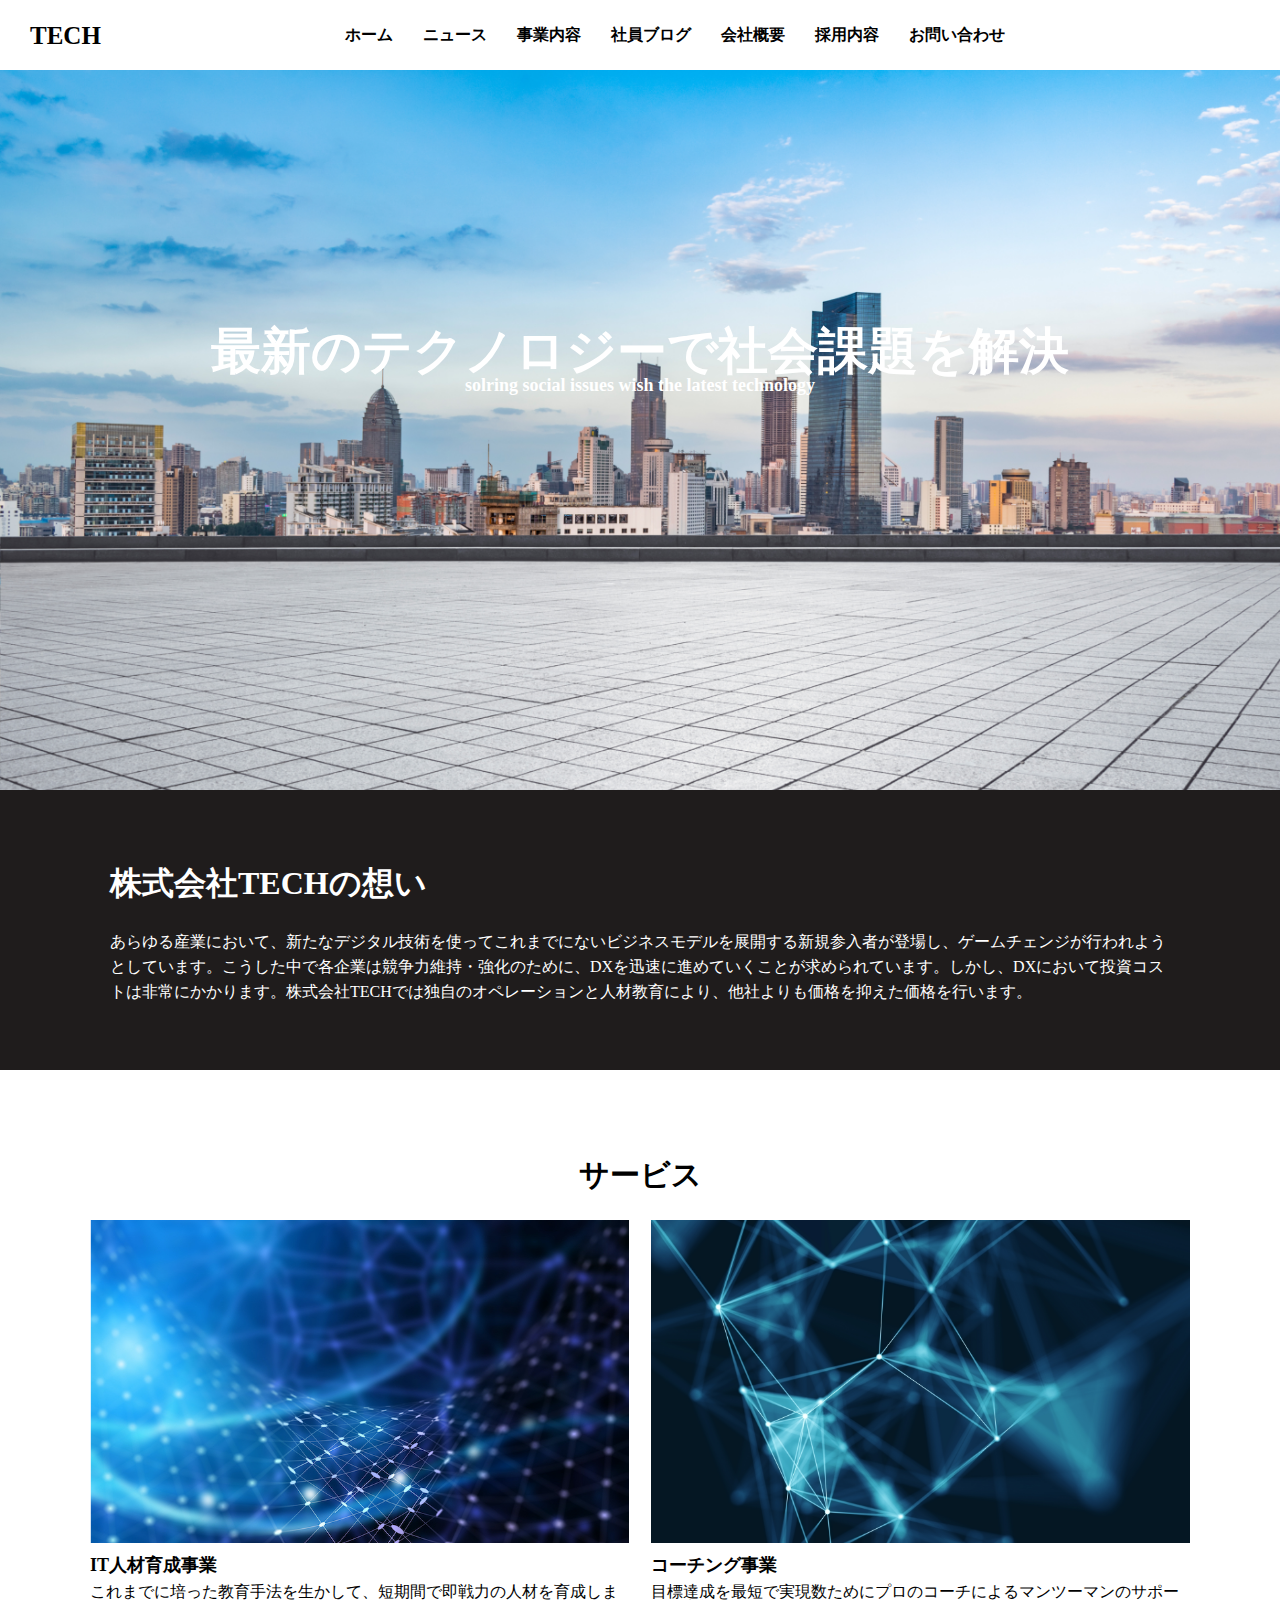
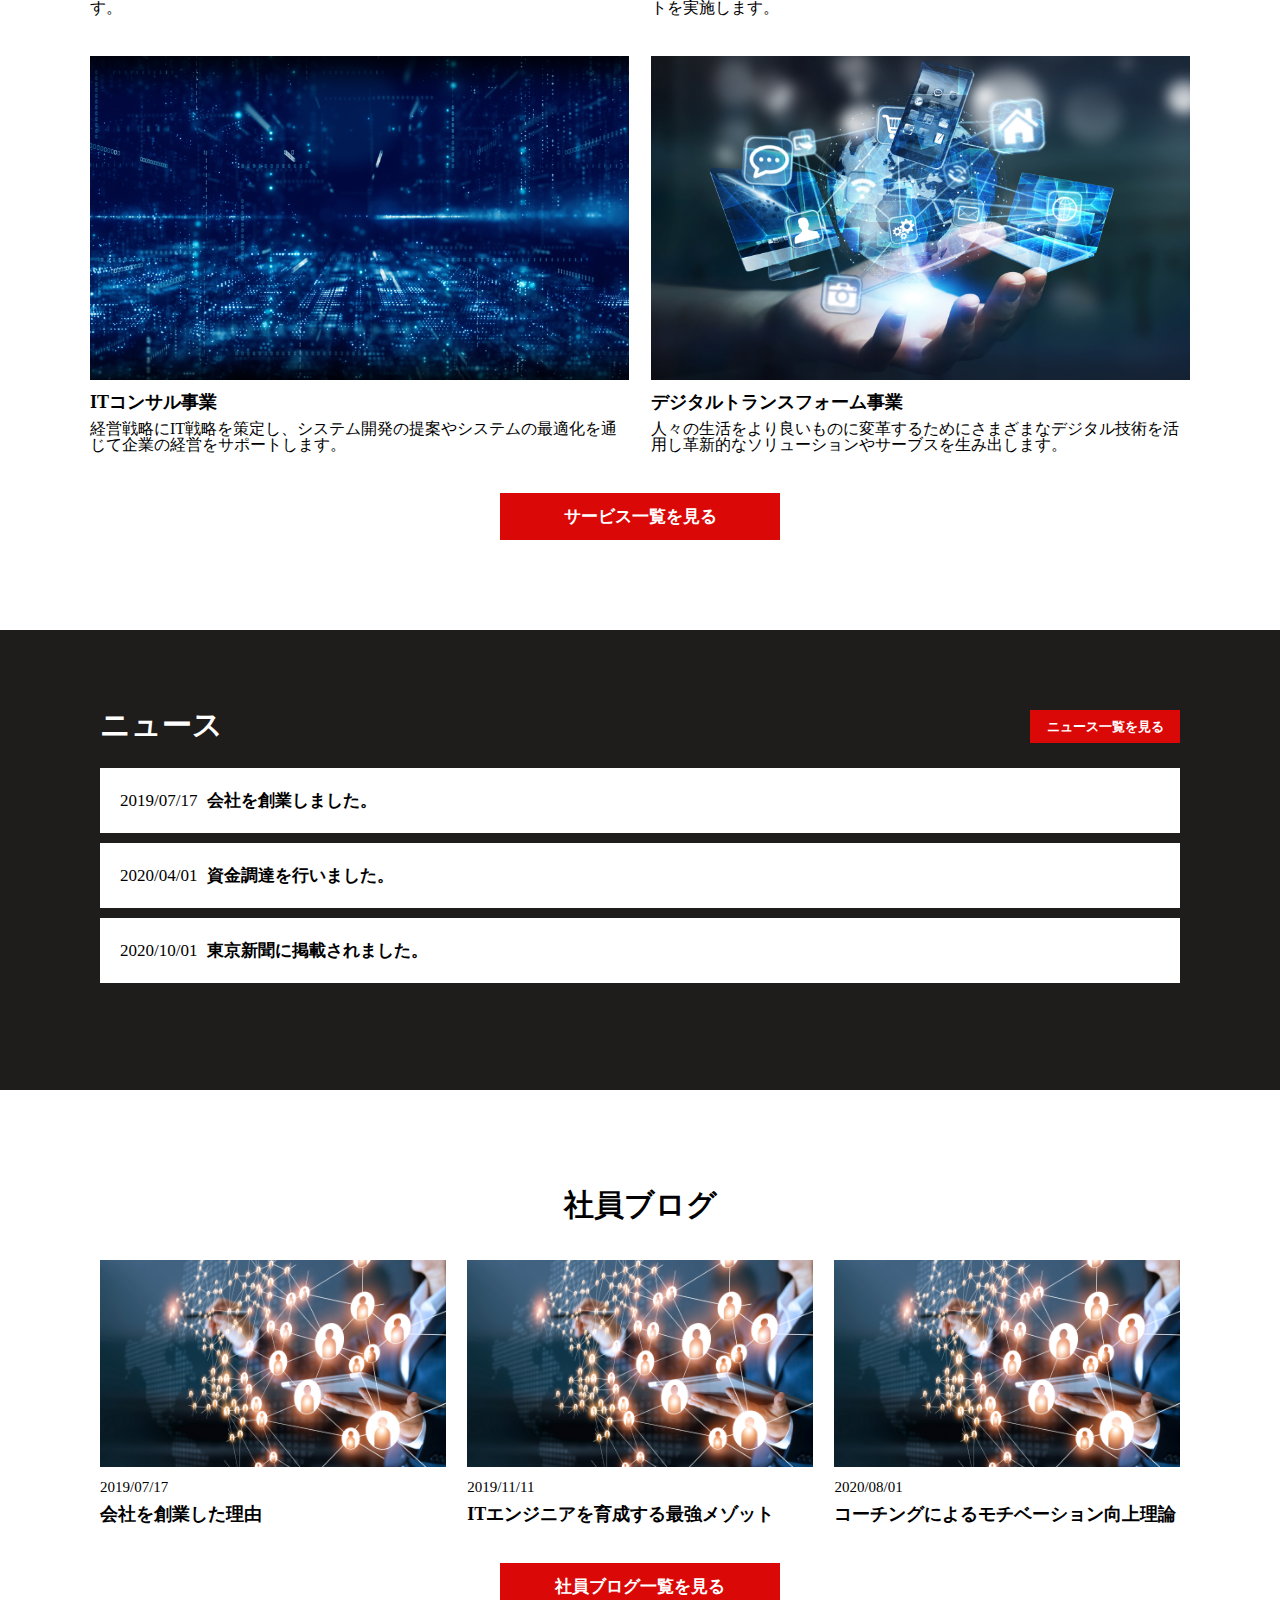
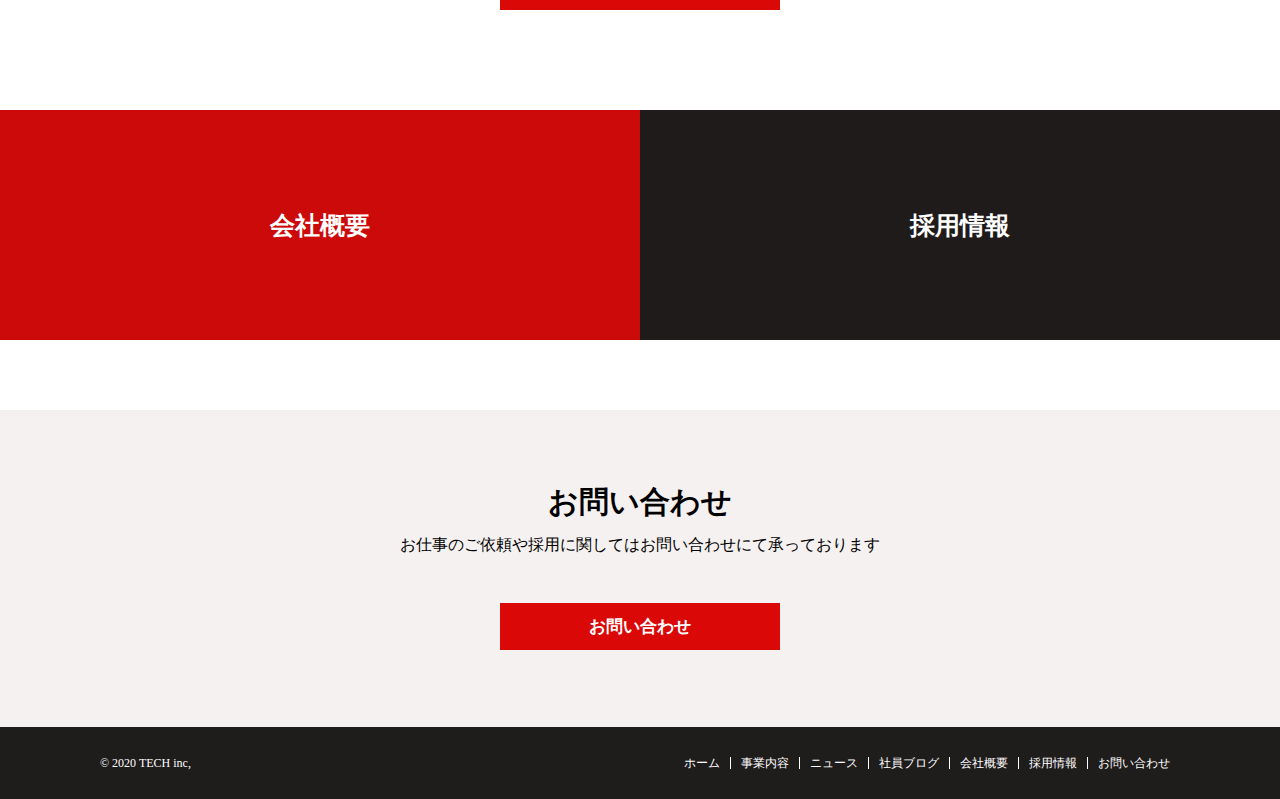
==== index.html @ da9ff35a "a" ====
<!DOCTYPE html>
<html lang="js">
<head>
  <meta charset="UTF-8">
  <meta http-equiv="X-UA-Compatible" content="IE=edge">
  <meta name="viewport" content="width=device-width, initial-scale=1.0">
  <title>TECH</title>
  <link rel="stylesheet" href="css/reset.css">
  <link rel="stylesheet" href="css/index.css">
</head>
<body>
  <header class="header">
    <h1 class="header-ttl">
      <a href="index.html">
        TECH
      </a>
    </h1>
    <nav class="header-nav">
      <ul class="header-nav-list">
        <li class="header-nav-item"><a href="index.html">ホーム</a></li>
        <li class="header-nav-item"><a href="news.html">ニュース</a></li>
        <li class="header-nav-item"><a href="service.html">事業内容</a></li>
        <li class="header-nav-item"><a href="blog.html">社員ブログ</a></li>
        <li class="header-nav-item"><a href="company.html">会社概要</a></li>
        <li class="header-nav-item"><a href="recruit.html">採用内容</a></li>
        <li class="header-nav-item"><a href="contact.html">お問い合わせ</a></li>
      </ul>
    </nav>
  
  
<nav class="nav" id="nav">
  <ul class="nav-list">
    <li><a href="index.html">ホーム</a></li>
    <li><a href="news.html">ニュース</a></li>
    <li><a href="service.html">事業内容</a></li>
    <li><a href="blog.html">社員ブログ</a></li>
    <li><a href="company.html">会社概要</a></li>
    <li><a href="recruit.html">採用情報</a></li>
    <li><a href="contact.html">お問い合わせ</a></li>
  </ul>
</nav>
<div class="menu" id="menu">
  <span class="menu__line--top"></span>
  <span class="menu__line--middle"></span>
  <span class="menu__line--bottom"></span>
</div>
</header>

  <div class="mv">
    <h1 class="mv-title">最新のテクノロジーで社会課題を解決</h1>
    <p class="mv-subtitle">solring social issues wish the latest technology</p>
  </div>
  <div class="omoi">
    <div class="omois">
      <h2 class="omoi-title">株式会社TECHの想い</h2>
      <p class="omoi-td">あらゆる産業において、新たなデジタル技術を使ってこれまでにないビジネスモデルを展開する新規参入者が登場し、ゲームチェンジが行われようとしています。こうした中で各企業は競争力維持・強化のために、DXを迅速に進めていくことが求められています。しかし、DXにおいて投資コストは非常にかかります。株式会社TECHでは独自のオペレーションと人材教育により、他社よりも価格を抑えた価格を行います。</p>
    </div>
  </div>
  <div class="service">
    <h1 class="service-ttl">サービス</h1>
    <div class="service__card__boss">
      <div class="service__card">
        <div class="card__img">
          <img src="./img/service1.png" alt="IT人材育成事業">
        </div>
        <div class="card__content">
          <h2 class="card__ttl">IT人材育成事業</h2>
          <p class="card__td">これまでに培った教育手法を生かして、短期間で即戦力の人材を育成します。</p>
        </div>
      </div>
      <div class="service__card">
        <div class="card__img">
          <img src="./img/service2.png" alt="コーチング事業">
        </div>
        <div class="card__content">
          <h2 class="card__ttl">コーチング事業</h2>
          <p class="card__td">目標達成を最短で実現数ためにプロのコーチによるマンツーマンのサポートを実施します。</p>
        </div>
      </div>
      <div class="service__card">
        <div class="card__img">
          <img src="./img/service3.png" alt="ITコンサル事業">
        </div>
        <div class="card__content">
          <h2 class="card__ttl">ITコンサル事業</h2>
          <p class="card__td">経営戦略にIT戦略を策定し、システム開発の提案やシステムの最適化を通じて企業の経営をサポートします。</p>
        </div>
      </div>
      <div class="service__card">
        <div class="card__img">
          <img src="./img/service4.png" alt="デジタルトランスフォーム事業">
        </div>
        <div class="card__content">
          <h2 class="card__ttl">デジタルトランスフォーム事業</h2>
          <p class="card__td">人々の生活をより良いものに変革するためにさまざまなデジタル技術を活用し革新的なソリューションやサーブスを生み出します。</p>
        </div>
      </div>
      <a href="service.html" class="service__btn">サービス一覧を見る</a>
    </div>
  </div>
  <div class="news">
    <div class="news-ttl-btn">
      <div class="news-ttl">ニュース</div>
      <a href="news.html" class="news-btn">ニュース一覧を見る</a>
    </div>
    <a href="index.html" class="home">
    <div class="news-content">
      <p class="date">2019/07/17</p>
      <p class="news-td"> 会社を創業しました。</p>
    </div>
    <div class="news-content">
      <p class="date">2020/04/01</p>
      <p class="news-td">資金調達を行いました。</p>
    </div>
    <div class="news-content">
      <p class="date">2020/10/01</p>
      <p class="news-td">東京新聞に掲載されました。</p>
    </div>
    </a>
  </div>
  <div class="blog">
    <h1 class="blog-ttl">社員ブログ</h1>
    <div class="blog__card-boss">
      <div class="blog__card">
        <div class="blog__card__img">
          <a href="index.html">
          <img src="./img/blog.png" alt="光"></a>
        </div>
        <div class="blog__card__content">
          <p class="blog-date">2019/07/17</p>
          <a href="index.html" class="blog-td">会社を創業した理由</a>
        </div>
      </div>
      <div class="blog__card">
        <div class="blog__card__img">
          <a href="index.html">
          <img src="./img/blog.png" alt="光"></a>
        </div>
        <div class="blog__card__content">
          <p class="blog-date">2019/11/11</p>
          <a href="index.html" class="blog-td">ITエンジニアを育成する最強メゾット</a>
        </div>
      </div>
      <div class="blog__card">
        <div class="blog__card__img">
          <a href="index.html">
          <img src="./img/blog.png" alt="光"></a>
        </div>
        <div class="blog__card__content">
          <p class="blog-date">2020/08/01</p>
          <a href="index.html" class="blog-td">コーチングによるモチベーション向上理論</a>
        </div>
      </div>
    </div>
    <a href="blog.html" class="service__btn">社員ブログ一覧を見る</a>
  </div>
  <div class="company-recruit">
    <a href="company.html" class="company-ttl">会社概要</a>
    <a href="recruit.html" class="recruit-ttl">採用情報</a>
  </div>
  <div class="contact">
    <h1 class="contact-ttl">お問い合わせ</h1>
    <p class="contact-td">お仕事のご依頼や採用に関してはお問い合わせにて承っております</p>
    <a href="contact.html" class="service__btn">お問い合わせ</a>
  </div>
  <footer>
    <div class="footer-i wrap">
      <small class="inc">
        &copy; 2020 TECH inc,
      </small>
      <nav class="footer-nav">
        <ul class="footer-nav-list">
          <li class="footer-nav-item"><a href="index.html">ホーム</a></li>
          <li class="footer-nav-item"><a href="service.html">事業内容</a></li>
          <li class="footer-nav-item"><a href="news.html">ニュース</a></li>
          <li class="footer-nav-item"><a href="blog.html">社員ブログ</a></li>
          <li class="footer-nav-item"><a href="company.html">会社概要</a></li>
          <li class="footer-nav-item"><a href="recruit.html">採用情報</a></li>
          <li class="footer-nav-item"><a href="contact.html">お問い合わせ</a></li>
        </ul>
      </nav>
    </div>
  </footer>

  <script src="js/main.js"></script>
</body>
</html>
---- css/index.css ----
a{
  text-decoration: none;
  color:inherit;
}



.header-nav-list{
  display: flex;
  font-weight: bold;
}
.header-ttl{
  font-size: 25px;
}
.header-nav-item:not(:last-child){
  margin-right: 30px;
}
.header-nav-item:hover{
  color: grey;
}
header{
  display: flex;
  justify-content: space-between;
  align-items: center;
  height: 70px;
  position: fixed;
  right: 0;
  top: 0;
  left: 0;
  z-index: 500;
  background-color: white;
  padding: 0 30px;
}
.mv{
  position:relative;
  background: url(../img/mv.png)no-repeat center/cover;
  height: 80vh;
  width: auto;
  margin-top: 70px;
}
.mv-title{
  padding-top: 20%;
  font-size: 50px;
  color: white;
  display: flex;
  justify-content: center;
  text-align: center;
  margin: 0;
}
.mv-subtitle{
  color: white;
  display: flex;
  justify-content: center;
  text-align: center;
  font-weight: bold;
  font-size: 18px;
  margin: 0;
}
.omoi{
  background-color: rgb(31, 28, 28);
  width: auto;
  height: 280px;
  color: white;
  display: flex;
  align-items: center;
}
.omois{
  margin: 60px 110px;
}
.omoi-title{
  font-size: 2em;
  margin-top: 10px;
}
.omoi-td{
  line-height: 25px;
  margin-top: 30px;
}

.service{
  max-width: 1300px;
  margin: 90px;
}
.service-ttl{
  font-size: 30px;
  text-align: center;
  margin-bottom: 30px;
}
.service__card__boss{
  display: flex;
  justify-content: space-between;
  flex-wrap: wrap;
}
.service__card{
  width: 100%;
  margin-bottom: 30px;
}
.service__card:last-child{
  margin-bottom: 50px;
}
.card__img img{
  width: 100%;
}
.card__content{
  padding: 10px 0;
}
.card__ttl{
  font-size: 18px;
  font-weight: bold;
  margin-bottom: 10px;
}
.card__td{
  font-weight: 400;
}
@media screen and (min-width : 768px){
  .service__card{
    width: 100%;
  }
}
@media screen and (min-width:1000px) {
  .service__card{
    width: 49%;
  }
}
.service__btn{
  display: block;
  width: 250px;
  padding: 15px;
  text-align: center;
  font-size: 17px;
  font-weight: bold;
  color: white;
  background-color: rgb(219, 8, 8);
  margin: 0 auto;
}
.service__btn:hover{
  background-color: rgb(226, 122, 122);
  transition: .5s;
}
.news{
  width: auto;
  height: 300px;
  background-color: rgb(31, 28, 28);
  padding:80px 100px;
}
.news-ttl-btn{
  display: flex;
  justify-content: space-between;
  margin-bottom: 25px;
}
.news-ttl{
  font-size: 30px;
  font-weight: bold;
  color: white;
}
.news-btn{
  display: block;
  width: 130px;
  padding: 10px;
  text-align: center;
  font-size: 13px;
  font-weight: bold;
  color: white;
  background-color: rgb(219, 8, 8);
}
.news-btn:hover{
  background-color: rgb(134, 46, 46);
  color: rgb(175, 73, 73);
  transition: .5s;
}
.news-content{
  display: flex;
  height: 65px;
  background-color: #fff;
  align-items: center;
  margin-bottom: 10px;
}
.news-content:hover{
  background-color:rgb(187, 182, 182);
  transition: .1s;
}
.date{
  padding: 0 10px 0 20px;
  font-size: 17px;
}
.news-td{
  font-weight: bold;
  font-size: 17px;
}
.home{
  display: block;
}
.blog{
  max-width: 1300px;
  margin: 100px;
}
.blog-ttl{
  font-size: 30px;
  text-align: center;
  font-weight: bold;
  margin-bottom: 40px;
}
.blog__card-boss{
  display: flex;
  justify-content: space-between;
  flex-wrap: wrap;
}
.blog__card{
  width: 100%;
  margin-bottom: 30px;
}

.blog__card__img img{
  width: 100%;
}

.blog__card__content{
  padding: 10px 0;
}
.blog-date{
  font-size: 15px;
  padding-bottom: 10px;
}
.blog-td{
  font-size: 18px;
  font-weight: bold;
}
@media screen and (min-width:786px) {
  .blog__card{
    width: 100%;
  }
}
@media screen and (min-width:1000px) {
  .blog__card{
    width: 32%;
  }
}
.company-recruit{
  width: 100%;
  display: flex;
  margin-bottom: 70px;
}
.company-ttl{
  width: 50%;
  background-color: rgb(204, 10, 10);
  display: inline-block;
  font-size: 25px;
  color: #fff;
  font-weight: bold;
  text-align: center;
  padding: 8% 0;
}
.company-ttl:hover{
  background-color: rgb(235, 116, 116);
  transition: .5s;
}
.recruit-ttl{
  width: 50%;
  background-color: rgb(31, 27, 27);
  display: inline-block;
  font-size: 25px;
  color: #fff;
  font-weight: bold;
  text-align: center;
  padding: 8% 0;
}
.recruit-ttl:hover{
  background-color: rgb(80, 73, 73);
  transition: .5s;
}
.contact{
  background-color: rgb(245, 241, 241);
  padding: 6%;
}
.contact-ttl{
  font-size: 30px;
  text-align: center;
  margin-bottom: 20px;
}
.contact-td{
  text-align: center;
  margin-bottom: 50px;
}
footer{
  width: auto;
  background-color:rgb(31, 28, 28);
  color: #fff;
  padding: 30px 100px;
  font-size: 12px;
  display: block;
}
.footer-i{
  display: flex;
  flex-wrap: wrap;
  justify-content: space-between;
  color: #fff;
}
.footer-nav-list{
  display: flex;
  flex-wrap: wrap;
}
.footer-nav-item{
  padding-left: 10px;
  border-right: 1px solid #fff;
  padding-right: 10px;
}
.footer-nav-item:hover{
  color: grey;
  transition: .2s;
}

.footer-nav-item:last-of-type{
  border-right: none;
}

.nav{
  display: block;
  position: absolute;
  height: 100vh;
  width: 100%;
  left: -100%;
  background: #fff;
  transition: .7s;
  text-align: center;
  display: none;
  z-index: 600;
}
.nav ul{
  padding-top: 80px;
}
.nav ul li{
  list-style-type: none;
  margin-top: 50px;
}


@media screen and (max-width:768px){
  .header-nav{
    display: none;
  }
  .nav{
  display: block;
  position: absolute;
  height: 100vh;
  top: 0;
  left: -100%;
  background: #fff;
  transition: .7s;
  text-align: center;
  
  }
  .nav-list{
    color: rgb(12, 12, 151);
  }
  .menu {
  display: inline-block;
  width: 36px;
  height: 32px;
  cursor: pointer;
  position: relative;
  
  z-index: 700;
  
}
.menu__line--top,
.menu__line--middle,
.menu__line--bottom {
  display: inline-block;
  width: 100%;
  height: 4px;
  background-color: #000;
  position: absolute;
  transition: 0.7s;
  
}
.menu__line--top {
  top: 0;
}
.menu__line--middle {
  top: 14px;
}
.menu__line--bottom {
  bottom: 0;
}
.menu.open span:nth-of-type(1) {
  top: 14px;
  transform: rotate(45deg);
}
.menu.open span:nth-of-type(2) {
  opacity: 0;
}
.menu.open span:nth-of-type(3) {
  top: 14px;
  transform: rotate(-45deg);
}
.in{
  transform: translateX(100%);
}

.menu.open span:nth-of-type(1) {
    top: 14px;
    transform: rotate(45deg);
  }

  .menu.open span:nth-of-type(2) {
    opacity: 0;
  }

  .menu.open span:nth-of-type(3) {
    top: 14px;
    transform: rotate(-45deg);
  }

}

@media screen and (max-width: 768px) {
  .wrap {
    width: 85%;
  }

  
.inc {
    margin: 0 auto;
  }

  .footer-nav-item {
    text-align: center;
    margin-top: 10px;
    width: 100%;
  }

  .footer-nav-item{
    border-right: none;
  }
  
}
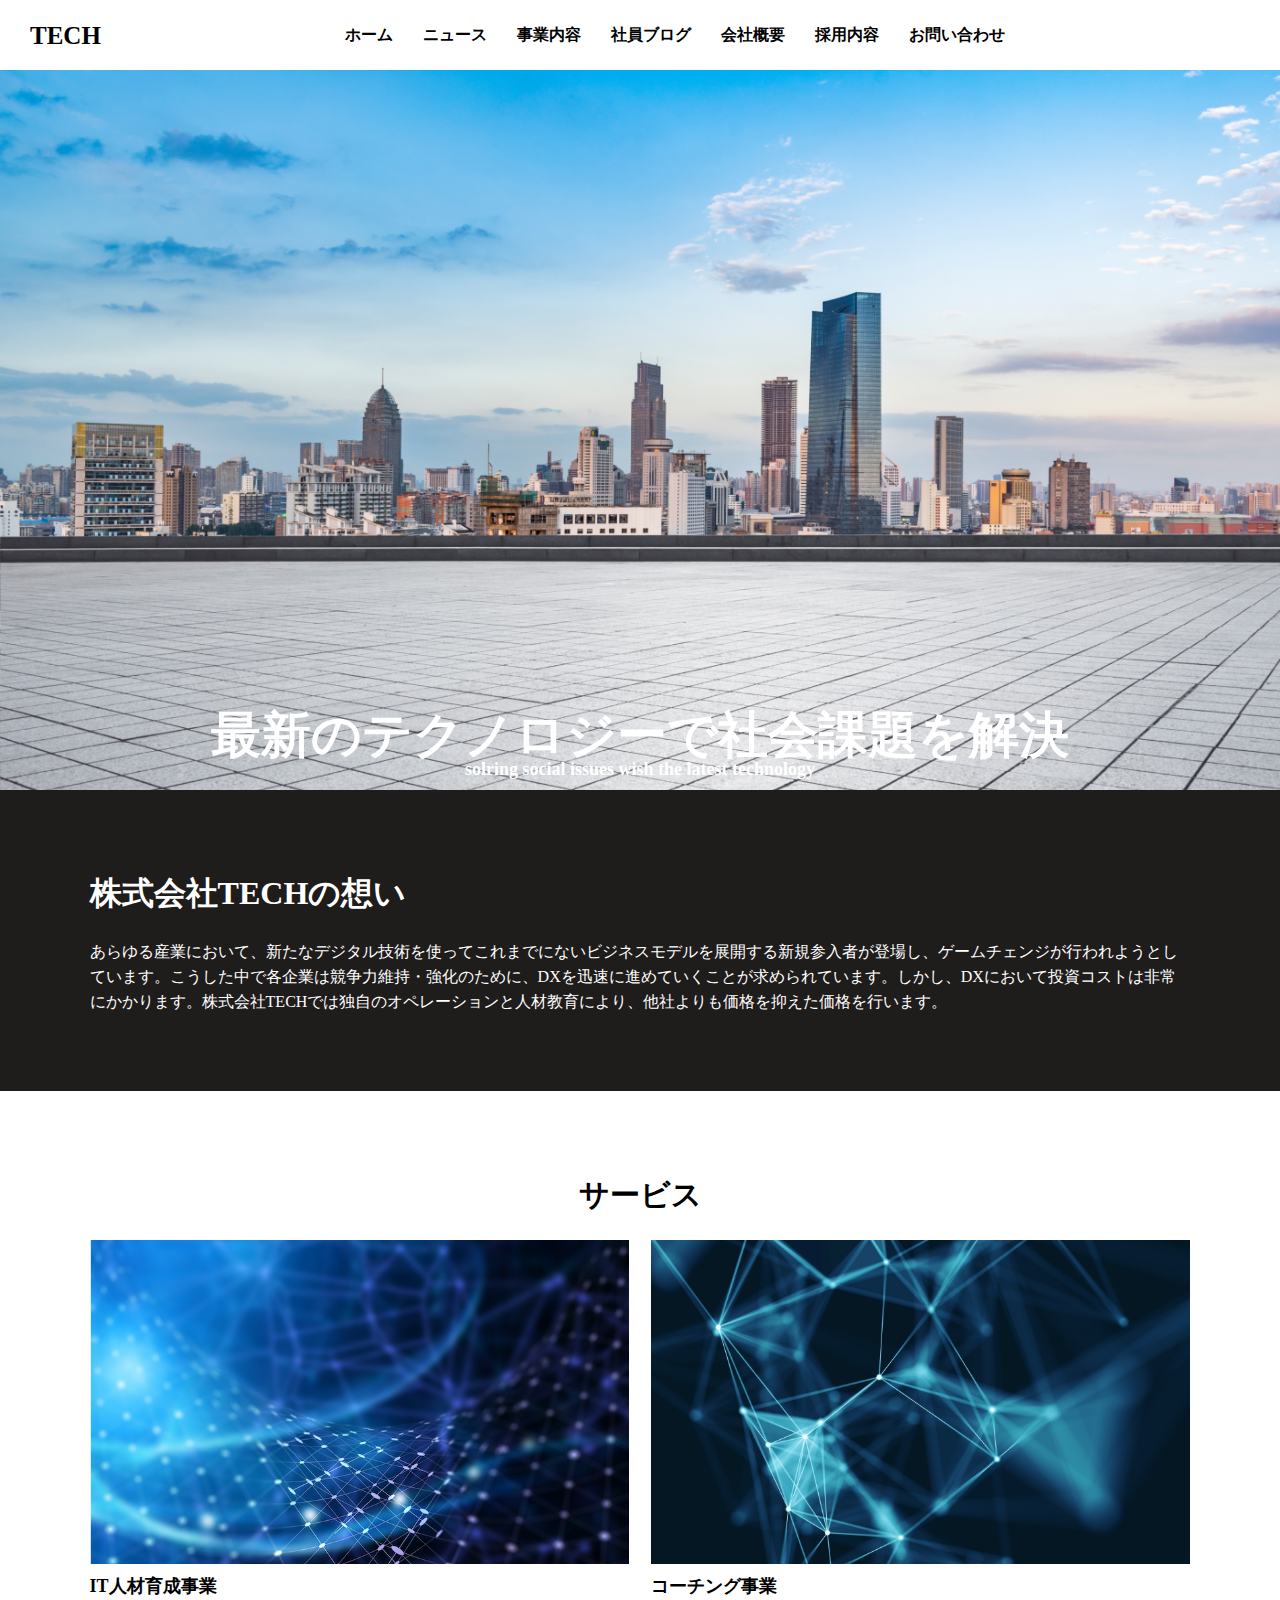
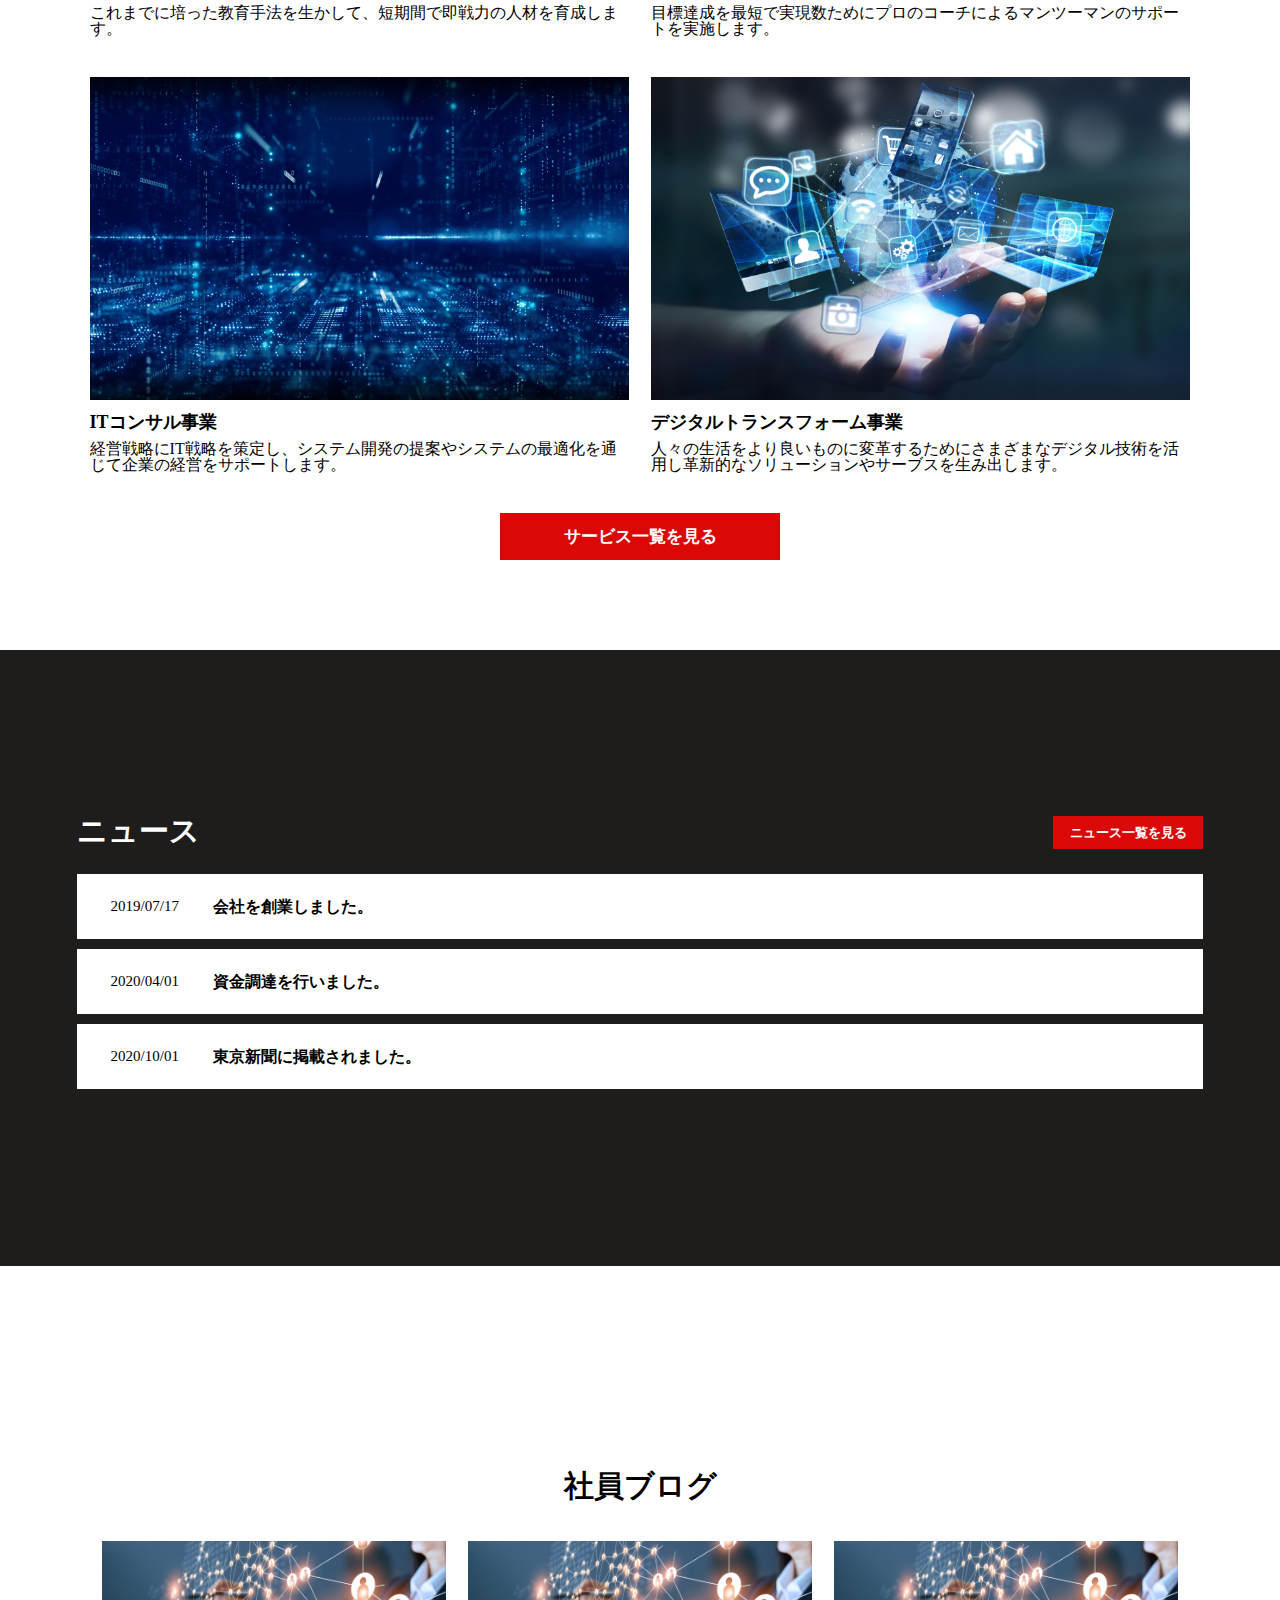
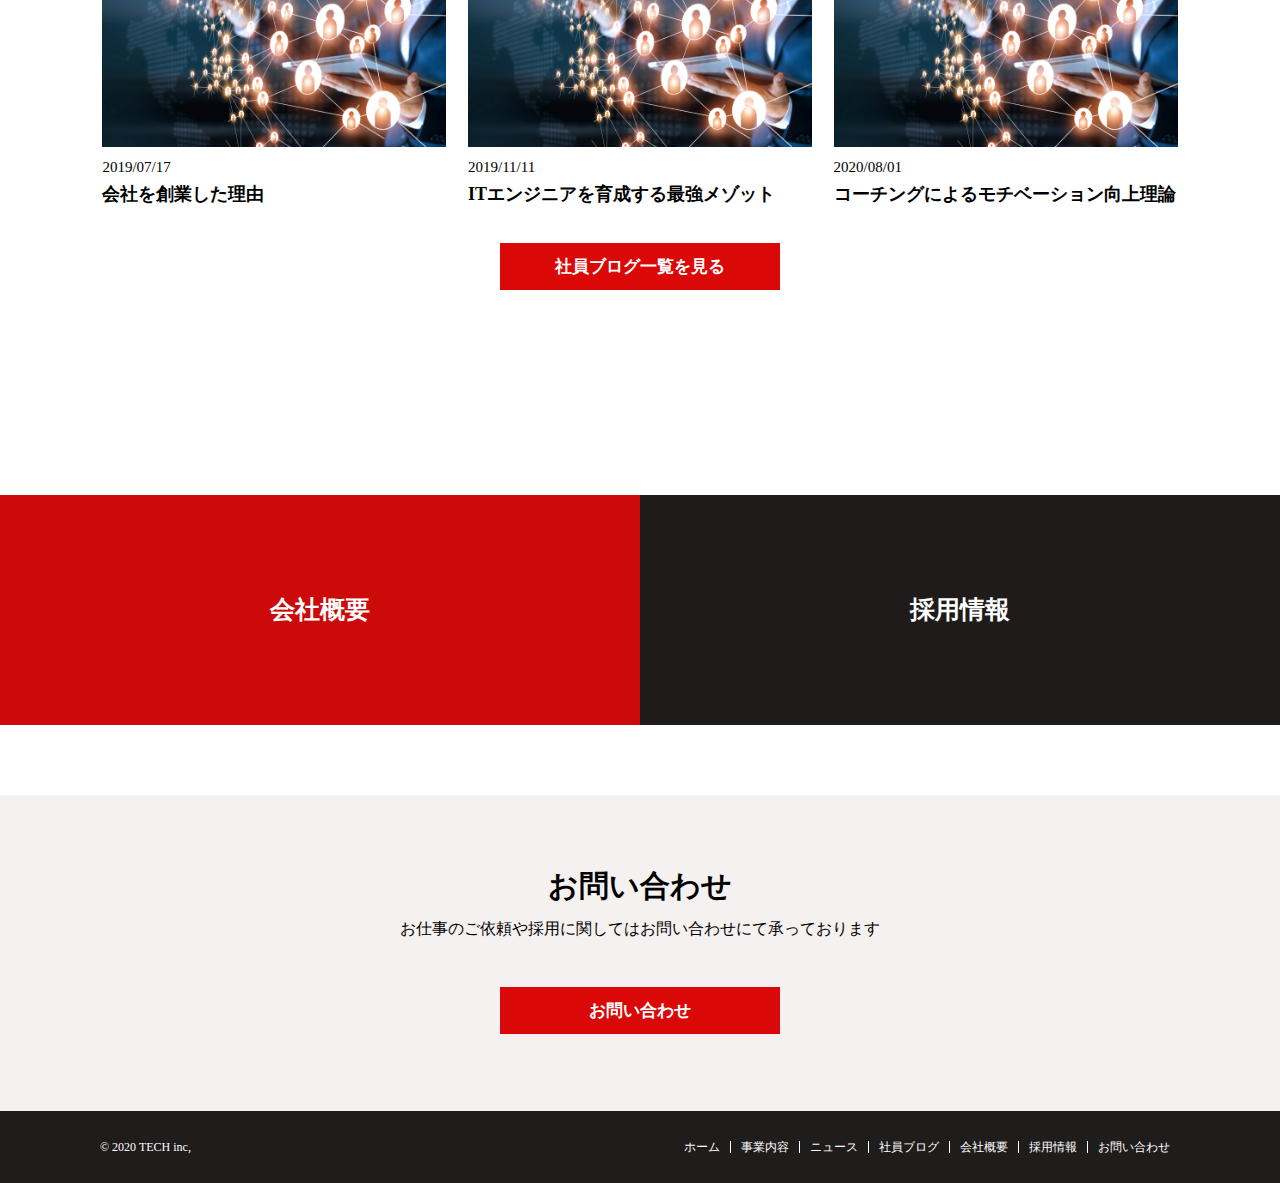
==== commit 6f8bad4a: "zzzz" ====
--- a/index.html
+++ b/index.html
@@ -50,7 +50,7 @@
     <h1 class="mv-title">最新のテクノロジーで社会課題を解決</h1>
     <p class="mv-subtitle">solring social issues wish the latest technology</p>
   </div>
-  <div class="omoi">
+  <div class="omoi wrap">
     <div class="omois">
       <h2 class="omoi-title">株式会社TECHの想い</h2>
       <p class="omoi-td">あらゆる産業において、新たなデジタル技術を使ってこれまでにないビジネスモデルを展開する新規参入者が登場し、ゲームチェンジが行われようとしています。こうした中で各企業は競争力維持・強化のために、DXを迅速に進めていくことが求められています。しかし、DXにおいて投資コストは非常にかかります。株式会社TECHでは独自のオペレーションと人材教育により、他社よりも価格を抑えた価格を行います。</p>
--- a/css/index.css
+++ b/css/index.css
@@ -39,7 +39,7 @@
   margin-top: 70px;
 }
 .mv-title{
-  padding-top: 20%;
+  padding-top: 50%;
   font-size: 50px;
   color: white;
   display: flex;
@@ -56,16 +56,17 @@
   font-size: 18px;
   margin: 0;
 }
+
+
 .omoi{
   background-color: rgb(31, 28, 28);
   width: auto;
-  height: 280px;
   color: white;
   display: flex;
   align-items: center;
 }
 .omois{
-  margin: 60px 110px;
+  margin: 6% 7%;
 }
 .omoi-title{
   font-size: 2em;
@@ -78,7 +79,7 @@
 
 .service{
   max-width: 1300px;
-  margin: 90px;
+  margin: 7%;
 }
 .service-ttl{
   font-size: 30px;
@@ -138,9 +139,8 @@
 }
 .news{
   width: auto;
-  height: 300px;
   background-color: rgb(31, 28, 28);
-  padding:80px 100px;
+  padding:13% 6%;
 }
 .news-ttl-btn{
   display: flex;
@@ -179,19 +179,19 @@
   transition: .1s;
 }
 .date{
-  padding: 0 10px 0 20px;
-  font-size: 17px;
+  padding: 3%;
+  font-size: 15px;
 }
 .news-td{
   font-weight: bold;
-  font-size: 17px;
+  font-size: 16px;
 }
 .home{
   display: block;
 }
 .blog{
   max-width: 1300px;
-  margin: 100px;
+  margin: 16% 8%;
 }
 .blog-ttl{
   font-size: 30px;
@@ -413,13 +413,11 @@
 }
 
 @media screen and (max-width: 768px) {
-  .wrap {
-    width: 85%;
-  }
+  
 
   
 .inc {
-    margin: 0 auto;
+    margin: auto;
   }
 
   .footer-nav-item {
@@ -431,5 +429,14 @@
   .footer-nav-item{
     border-right: none;
   }
-  
-}
+  .footer-nav{
+    width: 50%;
+  }
+}
+@media screen and (max-width:480px){
+  .footer-nav{
+    width: auto;
+  }
+
+  
+}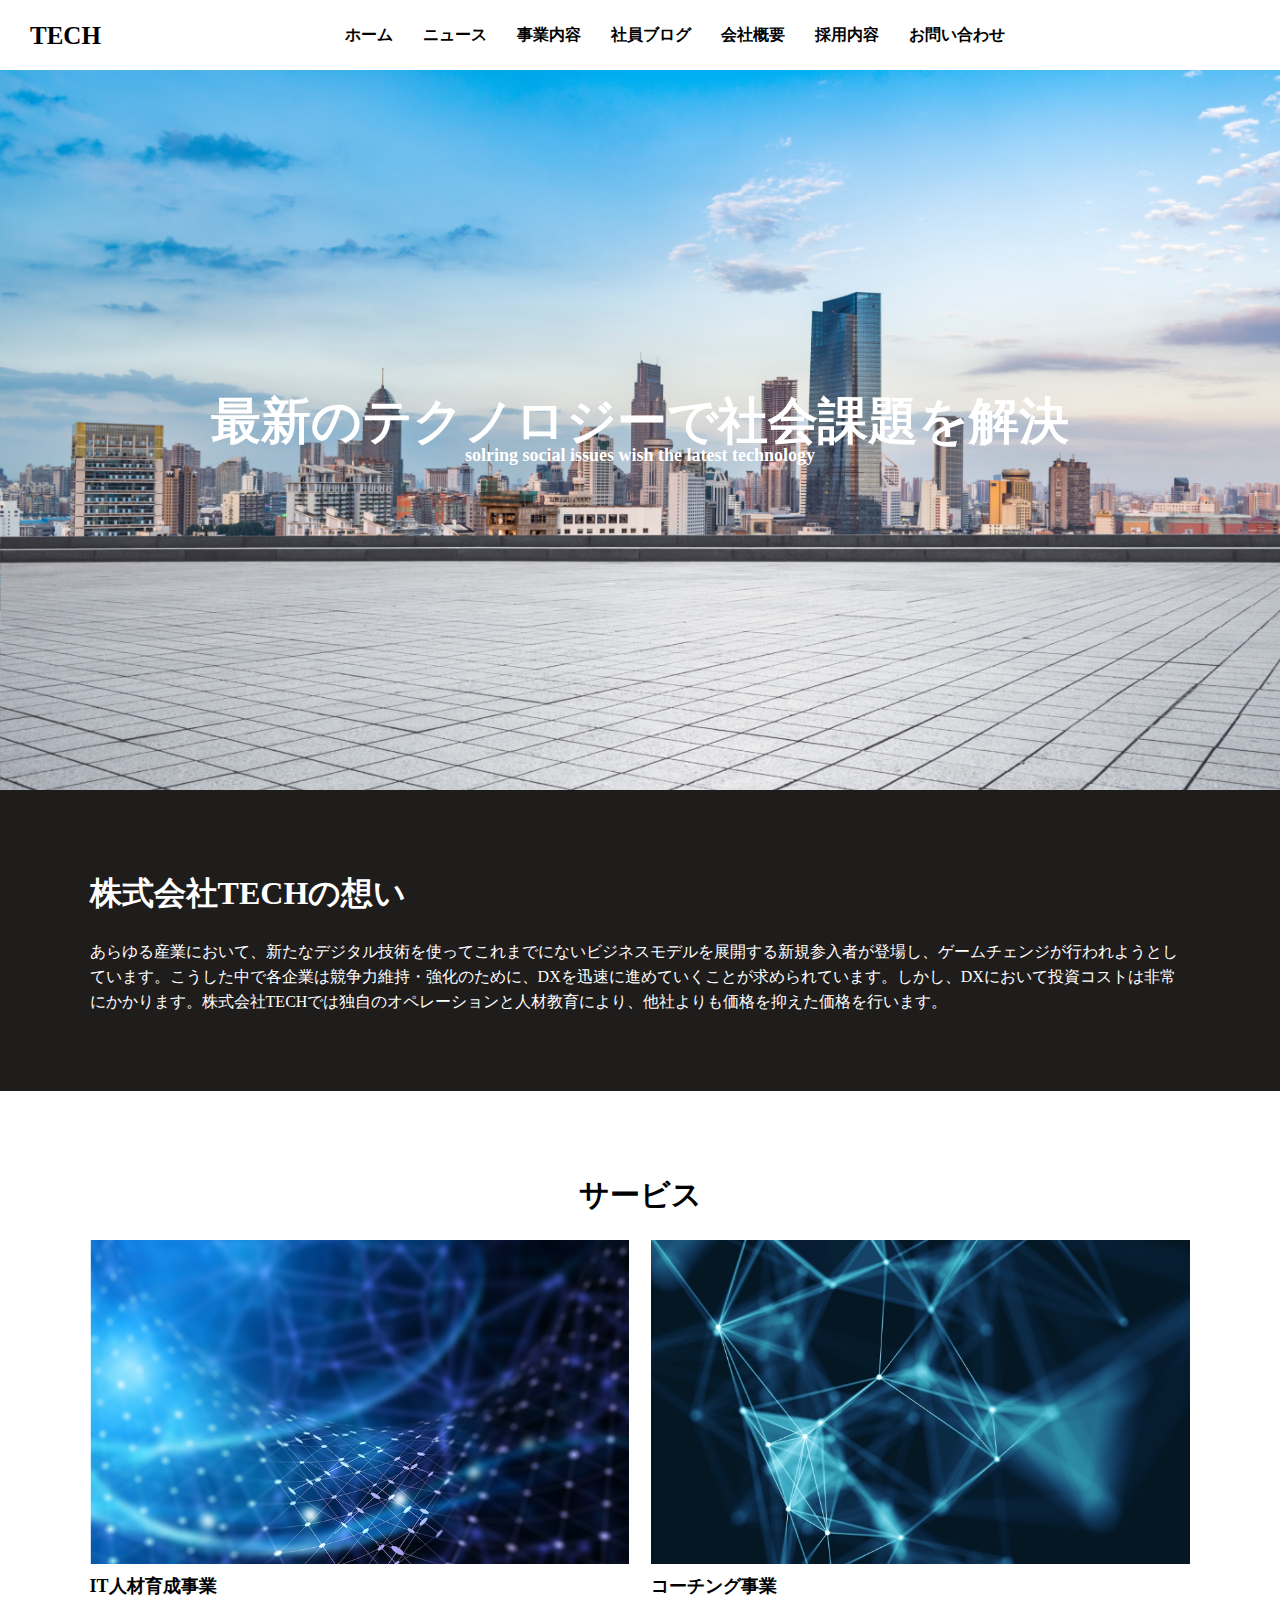
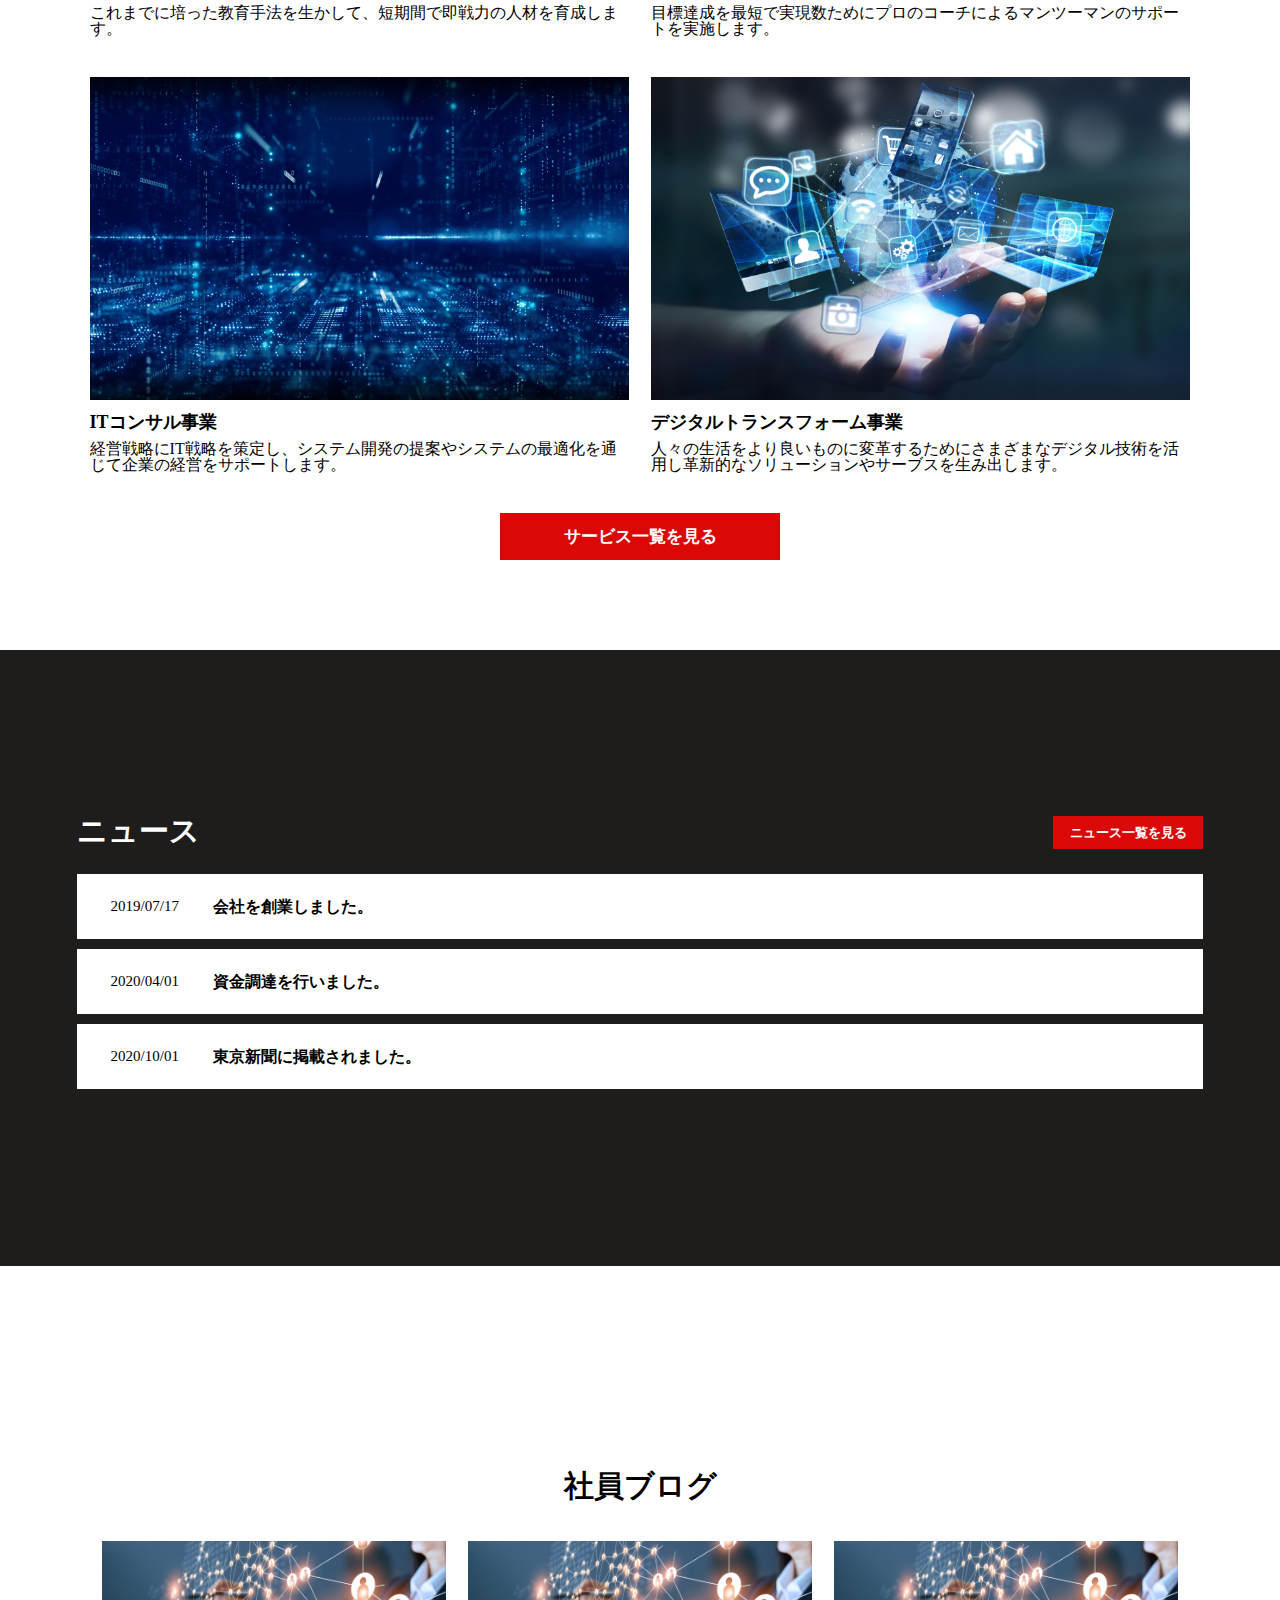
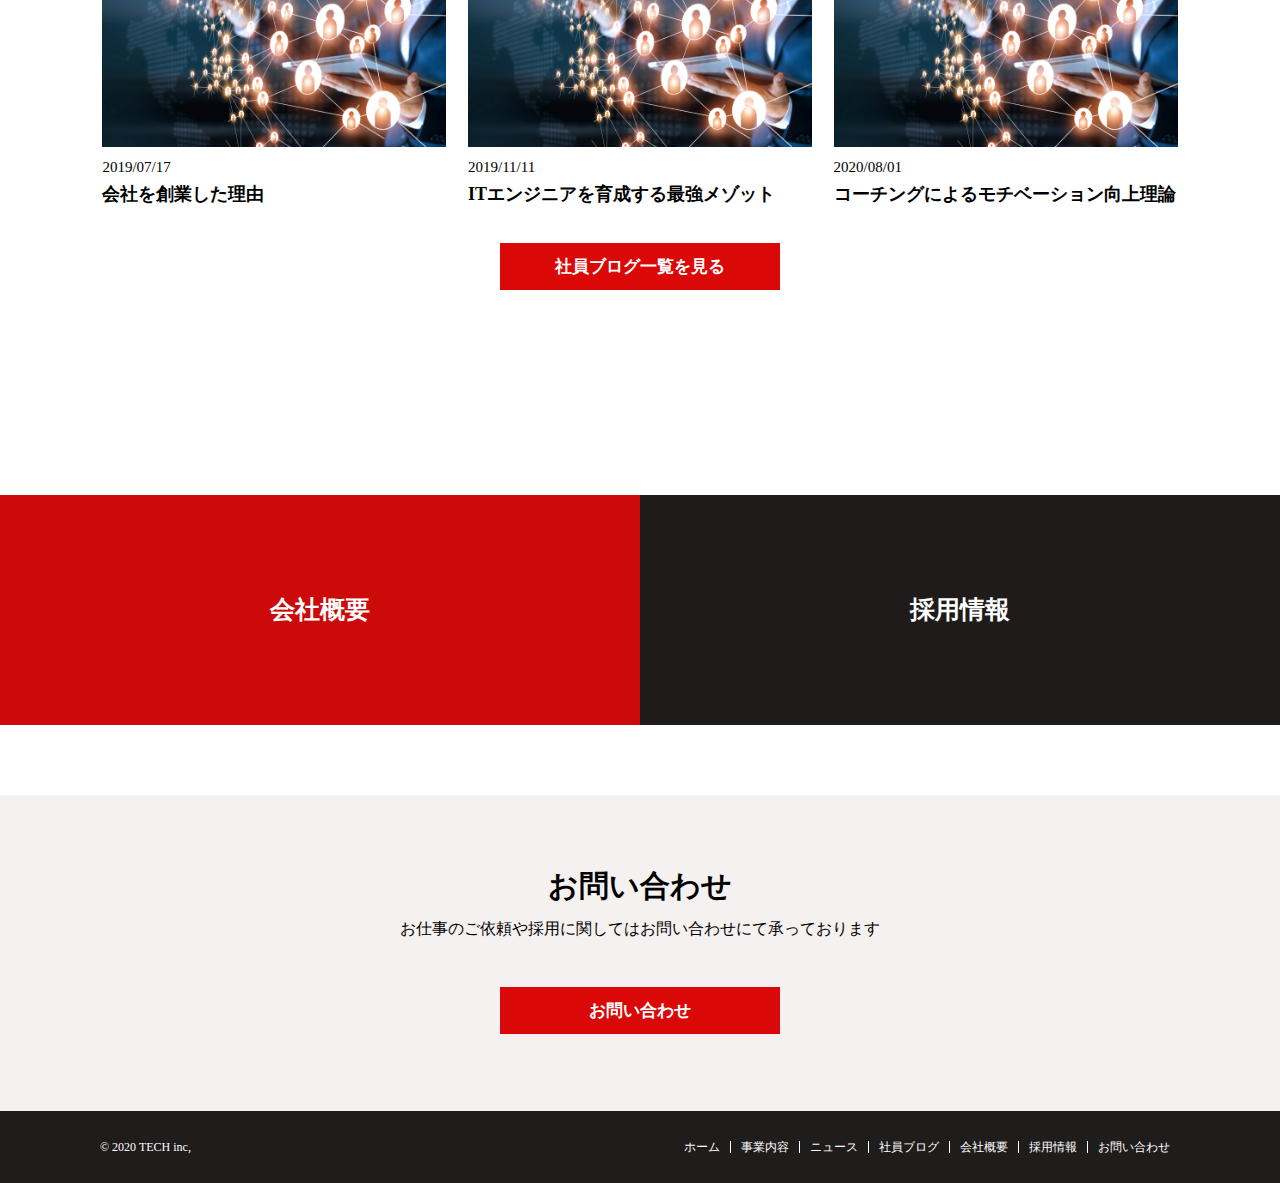
==== commit 51fd3d77: "zzzzz" ====
--- a/index.html
+++ b/index.html
@@ -47,8 +47,10 @@
 </header>
 
   <div class="mv">
-    <h1 class="mv-title">最新のテクノロジーで社会課題を解決</h1>
-    <p class="mv-subtitle">solring social issues wish the latest technology</p>
+    <div class="mv-ttl">
+      <h1 class="mv-title">最新のテクノロジーで社会課題を解決</h1>
+      <p class="mv-subtitle">solring social issues wish the latest technology</p>
+    </div>
   </div>
   <div class="omoi wrap">
     <div class="omois">
--- a/css/index.css
+++ b/css/index.css
@@ -38,8 +38,15 @@
   width: auto;
   margin-top: 70px;
 }
+.mv-ttl{
+  position: absolute;
+  top: 50%;
+  left: 50%;
+  transform: translate(-50%, -50%);
+  width: 100%;
+}
 .mv-title{
-  padding-top: 50%;
+  
   font-size: 50px;
   color: white;
   display: flex;
